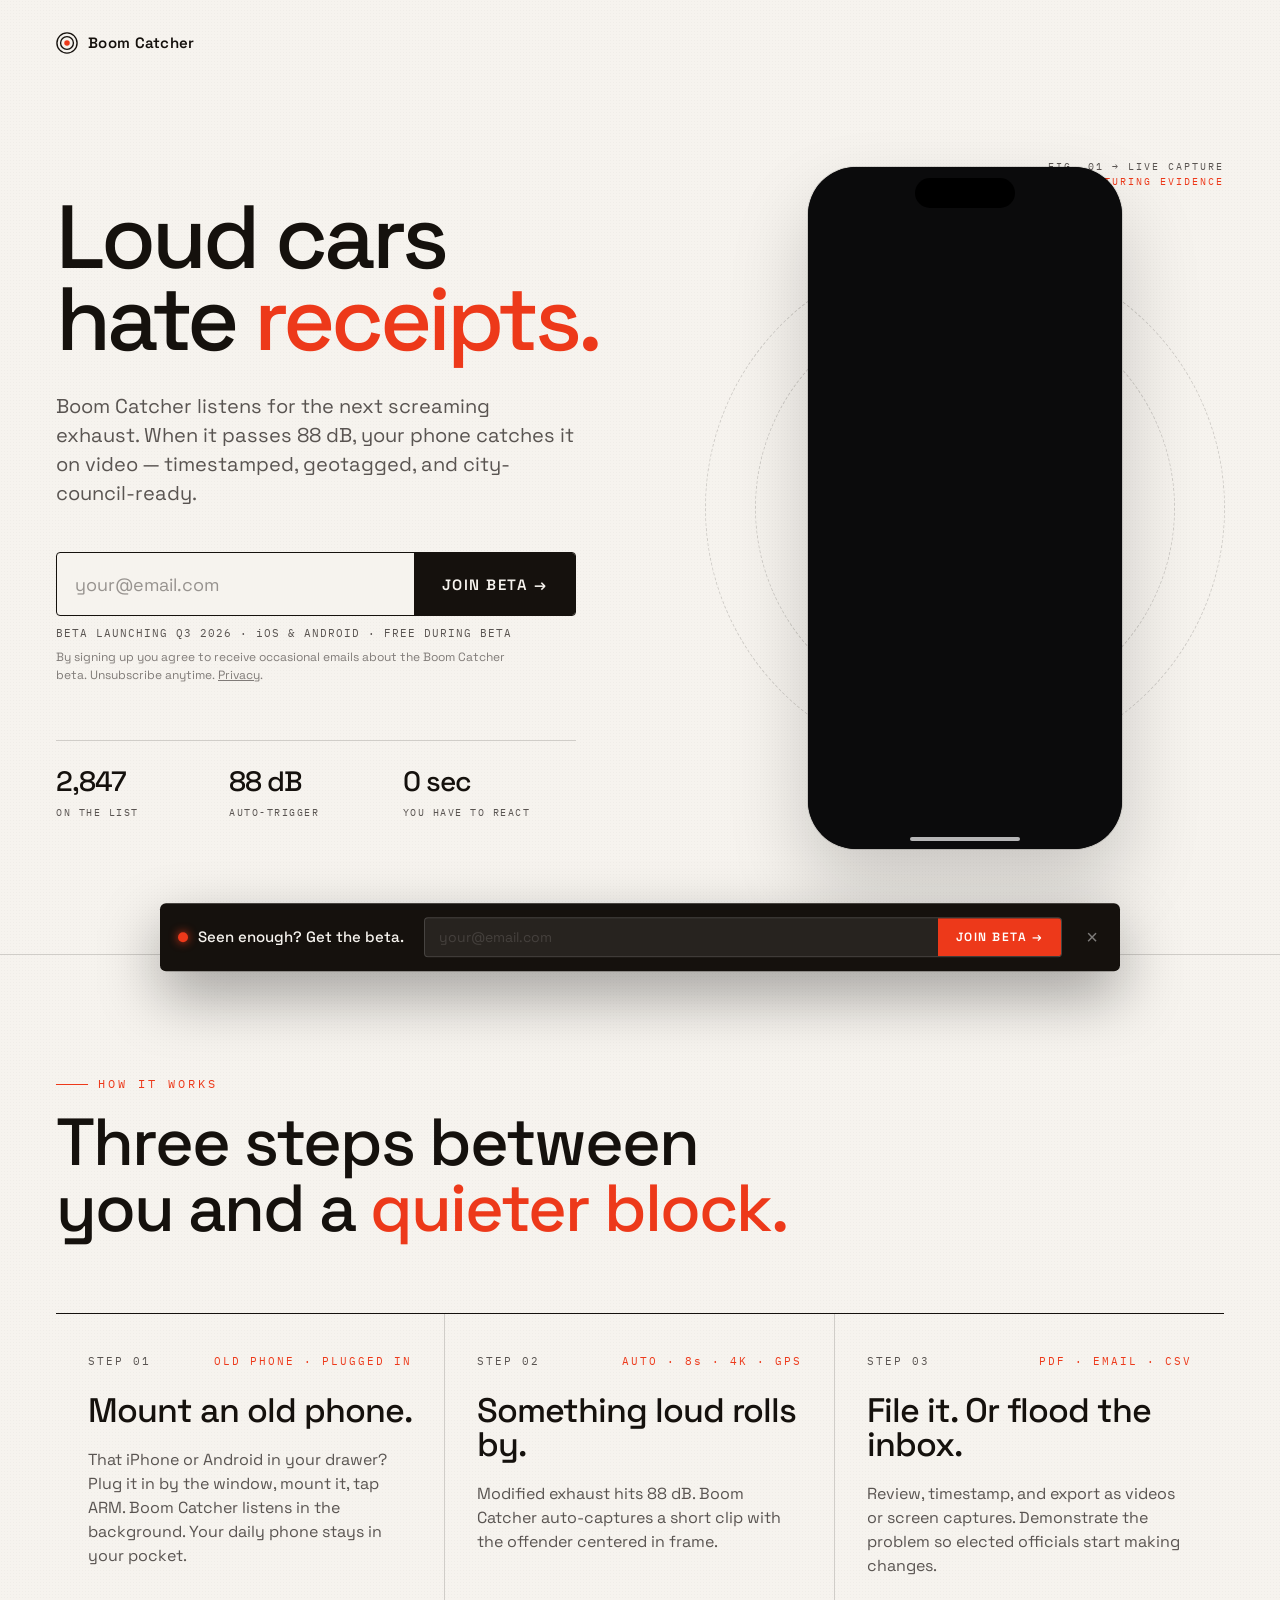
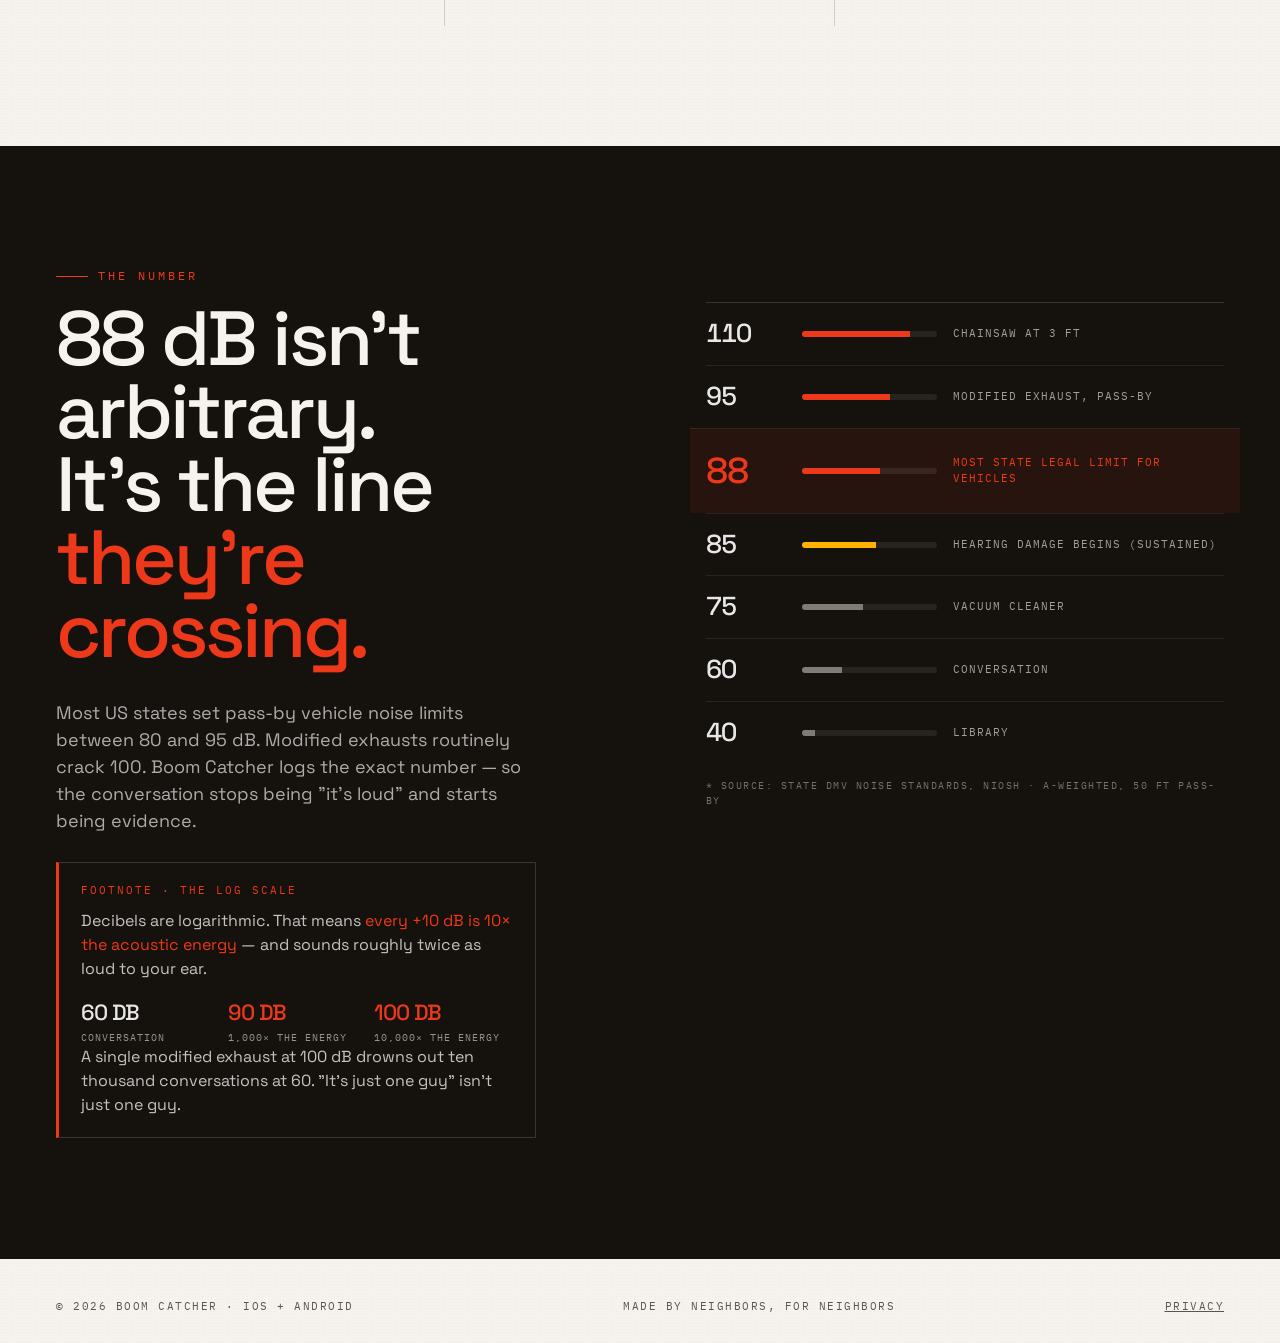
==== index.html @ a3bcecdd "Scaffold Boom Catcher landing page from Claude Design handoff Static HTML/CSS/JS rebuild of the Reac" ====
<!doctype html>
<html lang="en">
<head>
<meta charset="utf-8" />
<meta name="viewport" content="width=device-width, initial-scale=1" />
<title>Boom Catcher — Take back your street.</title>
<meta name="description" content="Boom Catcher listens for the next screaming exhaust. When it passes 88 dB, your phone catches it on video — timestamped, geotagged, and city-council-ready.">
<meta name="keywords" content="boom catcher, loud cars, exhaust noise, decibel meter, vehicle noise app, neighborhood noise complaint, city council evidence">
<link rel="canonical" href="https://boomcatcher.app/">

<meta property="og:title" content="Boom Catcher — Take back your street.">
<meta property="og:description" content="An app that catches loud vehicles on video the moment they cross 88 dB. Evidence for your city council.">
<meta property="og:type" content="website">
<meta property="og:url" content="https://boomcatcher.app/">
<meta name="twitter:card" content="summary_large_image">
<meta name="twitter:title" content="Boom Catcher — Take back your street.">
<meta name="twitter:description" content="An app that catches loud vehicles on video the moment they cross 88 dB.">

<link rel="preconnect" href="https://fonts.googleapis.com">
<link rel="preconnect" href="https://fonts.gstatic.com" crossorigin>
<link href="https://fonts.googleapis.com/css2?family=Space+Grotesk:wght@400;500;600;700&family=Instrument+Serif:ital@0;1&family=IBM+Plex+Mono:wght@400;500;600&display=swap" rel="stylesheet">
<link rel="stylesheet" href="css/main.css">
</head>
<body>

<!-- ─── Top nav ─── -->
<nav class="site-nav">
  <a class="brand" href="/">
    <svg width="22" height="22" viewBox="0 0 24 24" aria-hidden="true">
      <circle cx="12" cy="12" r="11" fill="none" stroke="currentColor" stroke-width="1.5"/>
      <circle cx="12" cy="12" r="7" fill="none" stroke="currentColor" stroke-width="1.5"/>
      <circle cx="12" cy="12" r="3" fill="var(--accent)"/>
    </svg>
    <span class="brand-name">Boom Catcher</span>
  </a>
  <span class="nav-meta"></span>
</nav>

<!-- ─── Hero ─── -->
<section class="hero">
  <div class="hero-grid">
    <div>
      <h1 class="hero-headline">
        <span>Loud cars</span>
        <span>hate <em>receipts.</em></span>
      </h1>
      <p class="hero-sub">
        Boom Catcher listens for the next screaming exhaust. When it passes 88 dB, your phone catches it on video — timestamped, geotagged, and city-council-ready.
      </p>

      <div class="hero-form-wrap">
        <form id="hero-form" class="signup-form" novalidate>
          <input id="hero-email" type="email" placeholder="your@email.com" autocomplete="email" required>
          <button type="submit" id="hero-submit">Join Beta &rarr;</button>
        </form>
        <div id="hero-meta" class="form-meta">BETA LAUNCHING Q3 2026 · iOS &amp; ANDROID · FREE DURING BETA</div>
        <div class="form-fineprint">
          By signing up you agree to receive occasional emails about the Boom Catcher beta. Unsubscribe anytime. <a href="privacy.html">Privacy</a>.
        </div>
      </div>

      <div class="hero-stats">
        <div>
          <div class="hero-stat-num">2,847</div>
          <div class="hero-stat-label">on the list</div>
        </div>
        <div>
          <div class="hero-stat-num">88 dB</div>
          <div class="hero-stat-label">auto-trigger</div>
        </div>
        <div>
          <div class="hero-stat-num">0 sec</div>
          <div class="hero-stat-label">you have to react</div>
        </div>
      </div>
    </div>

    <div class="phone-stage">
      <div class="phone-caption">
        FIG. 01 &rarr; LIVE CAPTURE<br>
        <span class="live-dot">● CAPTURING EVIDENCE</span>
      </div>
      <div class="phone-ring phone-ring--outer" aria-hidden="true"></div>
      <div class="phone-ring phone-ring--inner" aria-hidden="true"></div>

      <div class="iphone-frame">
        <div class="dynamic-island" aria-hidden="true"></div>
        <!-- Drop a real app capture mp4 at videos/app-capture.mp4 to replace the placeholder. -->
        <video class="iphone-screen" autoplay muted loop playsinline>
          <source src="videos/app-capture.mp4" type="video/mp4">
        </video>
        <div class="home-indicator" aria-hidden="true"></div>
      </div>
    </div>
  </div>
</section>

<!-- ─── How It Works ─── -->
<section class="how-it-works">
  <div class="section-kicker">How it works</div>
  <h2 class="section-title">Three steps between you and a <em>quieter block.</em></h2>

  <div class="how-grid">
    <div class="how-step">
      <div class="how-step-meta">
        <span>STEP 01</span>
        <span class="how-step-meta-tag">OLD PHONE · PLUGGED IN</span>
      </div>
      <h3>Mount an old phone.</h3>
      <p>That iPhone or Android in your drawer? Plug it in by the window, mount it, tap ARM. Boom Catcher listens in the background. Your daily phone stays in your pocket.</p>
    </div>

    <div class="how-step">
      <div class="how-step-meta">
        <span>STEP 02</span>
        <span class="how-step-meta-tag">AUTO · 8s · 4K · GPS</span>
      </div>
      <h3>Something loud rolls by.</h3>
      <p>Modified exhaust hits 88 dB. Boom Catcher auto-captures a short clip with the offender centered in frame.</p>
    </div>

    <div class="how-step">
      <div class="how-step-meta">
        <span>STEP 03</span>
        <span class="how-step-meta-tag">PDF · EMAIL · CSV</span>
      </div>
      <h3>File it. Or flood the inbox.</h3>
      <p>Review, timestamp, and export as videos or screen captures. Demonstrate the problem so elected officials start making changes.</p>
    </div>
  </div>
</section>

<!-- ─── Why 88 dB ─── -->
<section class="why88">
  <div class="section-kicker">The number</div>
  <div class="why88-grid">
    <div>
      <h2 class="why88-headline">
        88 dB isn't arbitrary.<br>
        It's the line <em>they're crossing.</em>
      </h2>
      <p class="why88-lead">
        Most US states set pass-by vehicle noise limits between 80 and 95 dB. Modified exhausts routinely crack 100. Boom Catcher logs the exact number — so the conversation stops being "it's loud" and starts being evidence.
      </p>

      <div class="footnote">
        <div class="footnote-kicker">FOOTNOTE · THE LOG SCALE</div>
        <p>Decibels are logarithmic. That means <em>every +10 dB is 10× the acoustic energy</em> — and sounds roughly twice as loud to your ear.</p>
        <div class="footnote-grid">
          <div>
            <div class="footnote-grid-item-num">60 dB</div>
            <div>conversation</div>
          </div>
          <div>
            <div class="footnote-grid-item-num footnote-grid-item-num--accent">90 dB</div>
            <div>1,000× the energy</div>
          </div>
          <div>
            <div class="footnote-grid-item-num footnote-grid-item-num--accent">100 dB</div>
            <div>10,000× the energy</div>
          </div>
        </div>
        <p class="footnote-tail">
          A single modified exhaust at 100 dB drowns out ten thousand conversations at 60. "It's just one guy" isn't just one guy.
        </p>
      </div>
    </div>

    <!-- decibel ladder -->
    <div class="db-ladder">
      <div class="db-row">
        <div class="db-num">110</div>
        <div class="db-bar"><div class="db-bar-fill db-bar-fill--bad" style="width: 80%"></div></div>
        <div class="db-label">Chainsaw at 3 ft</div>
      </div>
      <div class="db-row">
        <div class="db-num">95</div>
        <div class="db-bar"><div class="db-bar-fill db-bar-fill--bad" style="width: 65%"></div></div>
        <div class="db-label">Modified exhaust, pass-by</div>
      </div>
      <div class="db-row is-limit">
        <div class="db-num">88</div>
        <div class="db-bar"><div class="db-bar-fill db-bar-fill--limit" style="width: 58%"></div></div>
        <div class="db-label">Most state legal limit for vehicles</div>
      </div>
      <div class="db-row">
        <div class="db-num">85</div>
        <div class="db-bar"><div class="db-bar-fill db-bar-fill--warn" style="width: 55%"></div></div>
        <div class="db-label">Hearing damage begins (sustained)</div>
      </div>
      <div class="db-row">
        <div class="db-num">75</div>
        <div class="db-bar"><div class="db-bar-fill db-bar-fill--normal" style="width: 45%"></div></div>
        <div class="db-label">Vacuum cleaner</div>
      </div>
      <div class="db-row">
        <div class="db-num">60</div>
        <div class="db-bar"><div class="db-bar-fill db-bar-fill--normal" style="width: 30%"></div></div>
        <div class="db-label">Conversation</div>
      </div>
      <div class="db-row">
        <div class="db-num">40</div>
        <div class="db-bar"><div class="db-bar-fill db-bar-fill--quiet" style="width: 10%"></div></div>
        <div class="db-label">Library</div>
      </div>
      <div class="db-source">* SOURCE: STATE DMV NOISE STANDARDS, NIOSH · A-WEIGHTED, 50 FT PASS-BY</div>
    </div>
  </div>
</section>

<!-- ─── Footer ─── -->
<footer class="site-foot">
  <span>© 2026 Boom Catcher · iOS + Android</span>
  <span>Made by neighbors, for neighbors</span>
  <span><a href="privacy.html">Privacy</a></span>
</footer>

<!-- ─── Sticky signup bar ─── -->
<aside id="sticky-signup" class="sticky-signup" aria-hidden="true">
  <div class="sticky-signup-inner">
    <div class="sticky-headline">
      <span class="sticky-pulse-dot" aria-hidden="true"></span>
      <span id="sticky-headline-text">Seen enough? Get the beta.</span>
    </div>
    <div class="sticky-form-wrap">
      <form id="sticky-form" class="sticky-form" novalidate>
        <input id="sticky-email" type="email" placeholder="your@email.com" autocomplete="email" required>
        <button type="submit">Join Beta &rarr;</button>
      </form>
    </div>
    <button id="sticky-dismiss" class="sticky-dismiss" type="button" aria-label="Dismiss signup bar">×</button>
  </div>
</aside>

<script>
  // Formspree endpoint for beta signups (50 submissions/month free tier).
  window.FORMSPREE_ENDPOINT = "https://formspree.io/f/meevpakz";
</script>
<script src="js/main.js"></script>
</body>
</html>
---- css/main.css ----
/* ─── Design tokens ─── */
:root {
  --paper: oklch(0.965 0.008 80);
  --paper-2: oklch(0.935 0.01 80);
  --ink: oklch(0.18 0.01 60);
  --ink-dim: oklch(0.45 0.008 60);
  --rule: oklch(0.85 0.008 80);
  --accent: oklch(0.62 0.22 32);

  --font-display: "Space Grotesk", system-ui, sans-serif;
  --font-mono: "IBM Plex Mono", ui-monospace, monospace;
  --font-serif: "Instrument Serif", Georgia, serif;
}

* { box-sizing: border-box; }
html, body {
  margin: 0;
  padding: 0;
  background: var(--paper);
  color: var(--ink);
}
body {
  font-family: var(--font-display);
  -webkit-font-smoothing: antialiased;
  min-height: 100vh;
  /* paper grain */
  background-image: radial-gradient(rgba(0,0,0,0.025) 1px, transparent 1px);
  background-size: 3px 3px;
  line-height: 1.45;
}
::selection { background: var(--accent); color: #fff; }
input::placeholder { color: var(--ink-dim); opacity: 0.6; }
button { cursor: pointer; }
button:hover { filter: brightness(1.1); }
em { font-style: normal; font-weight: inherit; color: var(--accent); }

/* ─── Top nav ─── */
.site-nav {
  display: flex;
  justify-content: space-between;
  align-items: center;
  padding: 32px 56px 0;
}
.brand {
  display: flex;
  align-items: center;
  gap: 10px;
  text-decoration: none;
  color: inherit;
}
.brand-name {
  font-family: var(--font-display);
  font-size: 15px;
  font-weight: 600;
  letter-spacing: 0.3px;
}
.nav-meta {
  font-family: var(--font-mono);
  font-size: 11px;
  letter-spacing: 2px;
  color: var(--ink-dim);
  text-transform: uppercase;
}

/* ─── Hero ─── */
.hero {
  position: relative;
  padding: 32px 56px 80px;
  min-height: 100vh;
  display: flex;
  flex-direction: column;
}
.hero-grid {
  flex: 1;
  display: grid;
  grid-template-columns: 1.15fr 1fr;
  gap: 56px;
  align-items: center;
  padding-top: 56px;
}
.hero-headline {
  font-family: var(--font-display);
  font-size: clamp(52px, 7vw, 116px);
  font-weight: 500;
  line-height: 0.92;
  letter-spacing: -4px;
  margin: 0;
  color: var(--ink);
  text-wrap: balance;
}
.hero-headline span { display: block; }
.hero-sub {
  font-family: var(--font-display);
  font-size: 20px;
  line-height: 1.45;
  color: var(--ink-dim);
  max-width: 520px;
  margin-top: 32px;
  text-wrap: pretty;
}
.hero-form-wrap { margin-top: 44px; max-width: 520px; }

.hero-stats {
  margin-top: 56px;
  display: grid;
  grid-template-columns: repeat(3, 1fr);
  max-width: 520px;
  border-top: 1px solid var(--rule);
  padding-top: 20px;
}
.hero-stat-num {
  font-family: var(--font-display);
  font-size: 28px;
  font-weight: 500;
  letter-spacing: -1px;
  color: var(--ink);
}
.hero-stat-label {
  font-family: var(--font-mono);
  font-size: 10px;
  letter-spacing: 1.5px;
  color: var(--ink-dim);
  text-transform: uppercase;
  margin-top: 4px;
}

/* ─── Phone mockup ─── */
.phone-stage {
  display: flex;
  align-items: center;
  justify-content: center;
  position: relative;
  min-height: 660px;
}
.phone-caption {
  position: absolute;
  top: -8px;
  right: 0;
  font-family: var(--font-mono);
  font-size: 10px;
  letter-spacing: 2px;
  color: var(--ink-dim);
  text-align: right;
  line-height: 1.5;
}
.phone-caption .live-dot { color: var(--accent); }
.phone-ring {
  position: absolute;
  border-radius: 50%;
  pointer-events: none;
  z-index: 0;
}
.phone-ring--inner {
  width: 420px;
  height: 420px;
  border: 1px dashed var(--rule);
}
.phone-ring--outer {
  width: 520px;
  height: 520px;
  border: 1px dashed var(--rule);
}

.iphone-frame {
  position: relative;
  z-index: 1;
  width: 314px;
  aspect-ratio: 402 / 874;
  border-radius: 48px;
  background: #000;
  box-shadow: 0 40px 80px rgba(0,0,0,0.18), 0 0 0 1px rgba(0,0,0,0.12);
  overflow: hidden;
}
.dynamic-island {
  position: absolute;
  top: 11px;
  left: 50%;
  transform: translateX(-50%);
  width: 100px;
  height: 30px;
  border-radius: 24px;
  background: #000;
  z-index: 50;
}
.iphone-screen {
  width: 100%;
  height: 100%;
  object-fit: cover;
  background: #0b0b0c;
  display: block;
}
.iphone-screen-placeholder {
  width: 100%;
  height: 100%;
  background: #0b0b0c;
  display: flex;
  align-items: center;
  justify-content: center;
  color: rgba(255,255,255,0.35);
  font-family: var(--font-mono);
  font-size: 11px;
  letter-spacing: 2px;
  text-transform: uppercase;
}
.home-indicator {
  position: absolute;
  bottom: 8px;
  left: 50%;
  transform: translateX(-50%);
  width: 110px;
  height: 4px;
  border-radius: 100px;
  background: rgba(255,255,255,0.7);
  z-index: 60;
  pointer-events: none;
}

/* ─── Form (hero) ─── */
.signup-form {
  display: flex;
  align-items: stretch;
  height: 64px;
  background: var(--paper);
  border: 1.5px solid var(--ink);
  border-radius: 4px;
  overflow: hidden;
  transition: border-color 150ms;
}
.signup-form.is-error { border-color: var(--accent); }
.signup-form input {
  flex: 1;
  border: none;
  outline: none;
  background: transparent;
  font-family: var(--font-display);
  font-size: 18px;
  color: var(--ink);
  padding: 0 18px;
  height: 100%;
  min-width: 0;
}
.signup-form button {
  border: none;
  background: var(--ink);
  color: var(--paper);
  padding: 0 28px;
  font-family: var(--font-display);
  font-size: 15px;
  font-weight: 600;
  letter-spacing: 1.5px;
  text-transform: uppercase;
  white-space: nowrap;
}
.form-meta {
  margin-top: 10px;
  font-family: var(--font-mono);
  font-size: 11px;
  letter-spacing: 1px;
  color: var(--ink-dim);
  min-height: 16px;
}
.form-meta.is-error { color: var(--accent); }
.form-fineprint {
  margin-top: 6px;
  font-family: var(--font-display);
  font-size: 12px;
  line-height: 1.5;
  color: var(--ink-dim);
  opacity: 0.75;
  max-width: 480px;
}
.form-fineprint a { color: var(--ink-dim); }
.signup-success {
  display: flex;
  align-items: center;
  gap: 14px;
  height: 64px;
  padding: 0 22px;
  background: var(--ink);
  color: var(--paper);
  border-radius: 4px;
  font-family: var(--font-display);
}
.signup-success .check {
  width: 22px; height: 22px; border-radius: 99px;
  background: var(--accent);
  display: flex; align-items: center; justify-content: center;
  color: #fff; font-size: 14px; font-weight: 700;
  flex-shrink: 0;
}
.signup-success .msg-line1 { font-size: 16px; font-weight: 500; }
.signup-success .msg-line2 {
  font-family: var(--font-mono);
  font-size: 10px;
  letter-spacing: 1.5px;
  opacity: 0.65;
  margin-top: 2px;
}

/* ─── Section header ─── */
.section-kicker {
  font-family: var(--font-mono);
  font-size: 12px;
  letter-spacing: 3px;
  color: var(--accent);
  margin-bottom: 18px;
  text-transform: uppercase;
}
.section-kicker::before {
  content: '';
  display: inline-block;
  width: 32px;
  height: 1px;
  background: var(--accent);
  vertical-align: middle;
  margin-right: 10px;
}
.section-title {
  font-family: var(--font-display);
  font-size: clamp(40px, 5.2vw, 72px);
  font-weight: 500;
  line-height: 0.98;
  letter-spacing: -2px;
  margin: 0;
  color: var(--ink);
  text-wrap: balance;
}

/* ─── How It Works ─── */
.how-it-works {
  padding: 120px 56px;
  border-top: 1px solid var(--rule);
}
.how-grid {
  margin-top: 72px;
  display: grid;
  grid-template-columns: repeat(3, 1fr);
  gap: 0;
  border-top: 1px solid var(--ink);
}
.how-step {
  padding: 40px 32px 48px;
  border-right: 1px solid var(--rule);
  position: relative;
}
.how-step:last-child { border-right: none; }
.how-step-meta {
  font-family: var(--font-mono);
  font-size: 11px;
  letter-spacing: 2px;
  color: var(--ink-dim);
  margin-bottom: 24px;
  display: flex;
  justify-content: space-between;
}
.how-step-meta-tag { color: var(--accent); }
.how-step h3 {
  font-family: var(--font-display);
  font-size: 34px;
  font-weight: 500;
  letter-spacing: -1px;
  line-height: 1;
  margin: 0 0 20px;
  color: var(--ink);
}
.how-step p {
  font-family: var(--font-display);
  font-size: 16px;
  line-height: 1.5;
  color: var(--ink-dim);
  margin: 0;
  max-width: 340px;
}

/* ─── Why 88 dB ─── */
.why88 {
  padding: 120px 56px;
  background: var(--ink);
  color: var(--paper);
  border-top: 1px solid var(--ink);
}
.why88 .section-kicker { color: var(--accent); }
.why88-grid {
  display: grid;
  grid-template-columns: 1.1fr 1fr;
  gap: 80px;
  align-items: start;
}
.why88-headline {
  font-family: var(--font-display);
  font-size: clamp(48px, 6vw, 96px);
  font-weight: 500;
  line-height: 0.95;
  letter-spacing: -3px;
  margin: 0;
  text-wrap: balance;
}
.why88-lead {
  font-family: var(--font-display);
  font-size: 18px;
  line-height: 1.5;
  margin-top: 32px;
  color: rgba(255,255,255,0.65);
  max-width: 480px;
}
.footnote {
  margin-top: 28px;
  padding: 20px 22px;
  border: 1px solid rgba(255,255,255,0.15);
  border-left: 3px solid var(--accent);
  max-width: 480px;
}
.footnote-kicker {
  font-family: var(--font-mono);
  font-size: 11px;
  letter-spacing: 2px;
  color: var(--accent);
  margin-bottom: 10px;
}
.footnote p {
  font-family: var(--font-display);
  font-size: 16px;
  line-height: 1.5;
  margin: 0;
  color: rgba(255,255,255,0.75);
}
.footnote-grid {
  margin-top: 16px;
  display: grid;
  grid-template-columns: 1fr 1fr 1fr;
  gap: 8px;
  font-family: var(--font-mono);
  font-size: 10px;
  letter-spacing: 1px;
  color: rgba(255,255,255,0.55);
  text-transform: uppercase;
}
.footnote-grid-item-num {
  font-family: var(--font-display);
  font-size: 22px;
  font-weight: 500;
  letter-spacing: -1px;
  margin-bottom: 2px;
  color: rgba(255,255,255,0.9);
}
.footnote-grid-item-num--accent { color: var(--accent); }
.footnote-tail {
  font-family: var(--font-display);
  font-size: 14px;
  line-height: 1.5;
  margin-top: 16px;
  margin-bottom: 0;
  color: rgba(255,255,255,0.55);
}

/* ─── Decibel ladder ─── */
.db-ladder { position: relative; }
.db-row {
  display: grid;
  grid-template-columns: 80px 1fr 2fr;
  gap: 16px;
  align-items: center;
  padding: 12px 0;
  border-top: 1px solid rgba(255,255,255,0.08);
}
.db-row:first-child { border-top: 1px solid rgba(255,255,255,0.15); }
.db-row:last-child { border-bottom: 1px solid rgba(255,255,255,0.15); }
.db-row.is-limit {
  background: rgba(255,58,32,0.08);
  margin: 0 -16px;
  padding: 16px;
}
.db-num {
  font-family: var(--font-display);
  font-size: 26px;
  font-weight: 500;
  letter-spacing: -1px;
  color: rgba(255,255,255,0.9);
  font-variant-numeric: tabular-nums;
}
.db-row.is-limit .db-num {
  font-size: 36px;
  color: var(--accent);
}
.db-bar {
  height: 6px;
  background: rgba(255,255,255,0.08);
  border-radius: 99px;
  overflow: hidden;
  position: relative;
}
.db-bar-fill {
  position: absolute;
  left: 0; top: 0; bottom: 0;
}
.db-bar-fill--bad, .db-bar-fill--limit { background: var(--accent); }
.db-bar-fill--warn { background: #ffb200; }
.db-bar-fill--normal, .db-bar-fill--quiet { background: rgba(255,255,255,0.4); }
.db-label {
  font-family: var(--font-mono);
  font-size: 11px;
  letter-spacing: 1px;
  color: rgba(255,255,255,0.6);
  text-transform: uppercase;
}
.db-row.is-limit .db-label { color: var(--accent); }
.db-source {
  margin-top: 16px;
  font-family: var(--font-mono);
  font-size: 10px;
  letter-spacing: 1.5px;
  color: rgba(255,255,255,0.4);
}

/* ─── Footer ─── */
.site-foot {
  border-top: 1px solid var(--ink);
  padding: 40px 56px 28px;
  font-family: var(--font-mono);
  font-size: 11px;
  letter-spacing: 1.5px;
  color: var(--ink-dim);
  display: flex;
  justify-content: space-between;
  align-items: center;
  text-transform: uppercase;
  gap: 24px;
  flex-wrap: wrap;
}
.site-foot a { color: inherit; text-decoration: underline; }

/* ─── Sticky signup bar ─── */
.sticky-signup {
  position: fixed;
  left: 24px; right: 24px; bottom: 24px;
  z-index: 50;
  transform: translateY(140%);
  transition: transform 400ms cubic-bezier(.2,.8,.2,1);
  display: flex;
  justify-content: center;
  pointer-events: none;
}
.sticky-signup.is-visible {
  transform: translateY(0);
  pointer-events: auto;
}
.sticky-signup.is-dismissed { display: none; }
.sticky-signup-inner {
  width: 100%;
  max-width: 960px;
  background: var(--ink);
  color: var(--paper);
  border-radius: 6px;
  padding: 14px 18px;
  display: flex;
  align-items: center;
  gap: 20px;
  box-shadow: 0 24px 60px rgba(0,0,0,0.35);
}
.sticky-headline {
  display: flex;
  align-items: center;
  gap: 10px;
  flex-shrink: 0;
}
.sticky-pulse-dot {
  width: 10px; height: 10px;
  border-radius: 99px;
  background: var(--accent);
  box-shadow: 0 0 10px var(--accent);
  flex-shrink: 0;
}
.sticky-headline span:not(.sticky-pulse-dot) {
  font-family: var(--font-display);
  font-size: 15px;
  font-weight: 500;
}
.sticky-form-wrap { flex: 1; min-width: 0; }
.sticky-form {
  display: flex;
  align-items: stretch;
  height: 40px;
  background: rgba(255,255,255,0.08);
  border: 1px solid rgba(255,255,255,0.15);
  border-radius: 4px;
  overflow: hidden;
}
.sticky-form.is-error { border-color: var(--accent); }
.sticky-form input {
  flex: 1;
  border: none;
  outline: none;
  background: transparent;
  color: #fff;
  font-family: var(--font-display);
  font-size: 14px;
  padding: 0 14px;
  min-width: 0;
}
.sticky-form button {
  border: none;
  background: var(--accent);
  color: #fff;
  padding: 0 18px;
  font-family: var(--font-display);
  font-size: 12px;
  font-weight: 600;
  letter-spacing: 1.5px;
  text-transform: uppercase;
  white-space: nowrap;
}
.sticky-success {
  font-family: var(--font-mono);
  font-size: 12px;
  letter-spacing: 1.5px;
  color: var(--accent);
  text-align: right;
}
.sticky-dismiss {
  background: transparent;
  border: none;
  color: rgba(255,255,255,0.45);
  font-size: 20px;
  padding: 4px;
  line-height: 1;
  flex-shrink: 0;
}

/* ─── Responsive ─── */
@media (max-width: 900px) {
  .site-nav { padding: 24px 24px 0; }
  .hero { padding: 24px 24px 64px; }
  .hero-grid {
    grid-template-columns: 1fr;
    gap: 56px;
    padding-top: 40px;
  }
  .hero-headline { letter-spacing: -2.5px; }
  .hero-sub { font-size: 18px; }
  .hero-stats { padding-top: 20px; }
  .hero-stat-num { font-size: 24px; }

  .phone-stage { min-height: 0; padding: 40px 0; }
  .phone-ring--inner { width: 320px; height: 320px; }
  .phone-ring--outer { width: 400px; height: 400px; }
  .phone-caption { display: none; }

  .how-it-works { padding: 80px 24px; }
  .how-grid {
    grid-template-columns: 1fr;
    margin-top: 48px;
  }
  .how-step {
    padding: 32px 0;
    border-right: none;
    border-bottom: 1px solid var(--rule);
  }
  .how-step:last-child { border-bottom: none; }
  .how-step h3 { font-size: 28px; }

  .why88 { padding: 80px 24px; }
  .why88-grid {
    grid-template-columns: 1fr;
    gap: 48px;
  }

  .db-row { grid-template-columns: 60px 1fr 1.5fr; gap: 12px; }
  .db-row.is-limit { margin: 0 -12px; padding: 12px; }
  .db-num { font-size: 22px; }
  .db-row.is-limit .db-num { font-size: 28px; }
  .db-label { font-size: 10px; }

  .site-foot {
    padding: 32px 24px 24px;
    flex-direction: column;
    align-items: flex-start;
    gap: 12px;
  }

  .signup-form { height: 56px; }
  .signup-form input { font-size: 16px; padding: 0 14px; }
  .signup-form button { padding: 0 18px; font-size: 13px; }
  .signup-success { height: 56px; padding: 0 16px; }

  .sticky-signup { left: 12px; right: 12px; bottom: 12px; }
  .sticky-signup-inner {
    flex-wrap: wrap;
    gap: 12px;
    padding: 12px 14px;
  }
  .sticky-headline { width: 100%; }
  .sticky-form-wrap { flex-basis: 100%; }
}

@media (max-width: 600px) {
  .iphone-frame { width: 260px; }
  .phone-ring--inner { width: 280px; height: 280px; }
  .phone-ring--outer { width: 360px; height: 360px; }
  .home-indicator { width: 90px; }
  .dynamic-island { width: 80px; height: 24px; top: 9px; }
  .hero-stats { grid-template-columns: 1fr 1fr; row-gap: 16px; }
  .hero-stats > :nth-child(3) { grid-column: 1 / -1; }
}
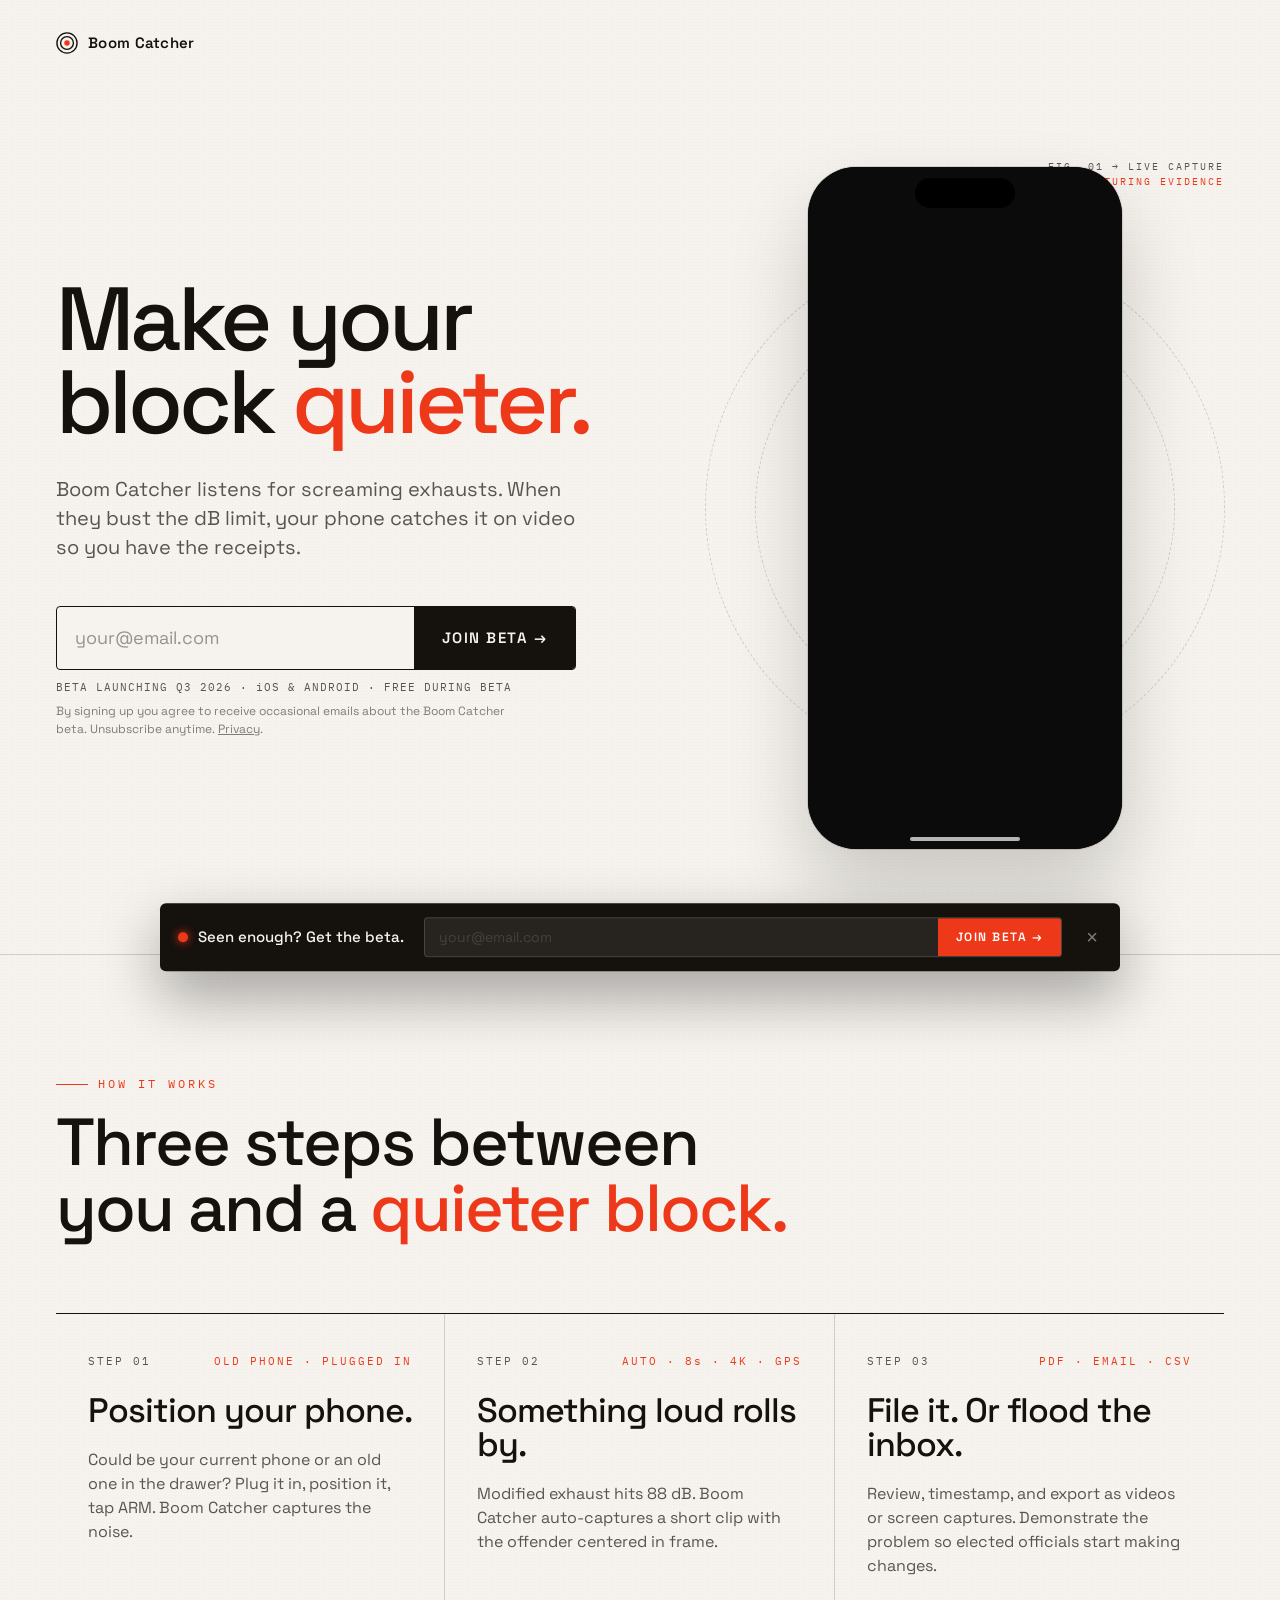
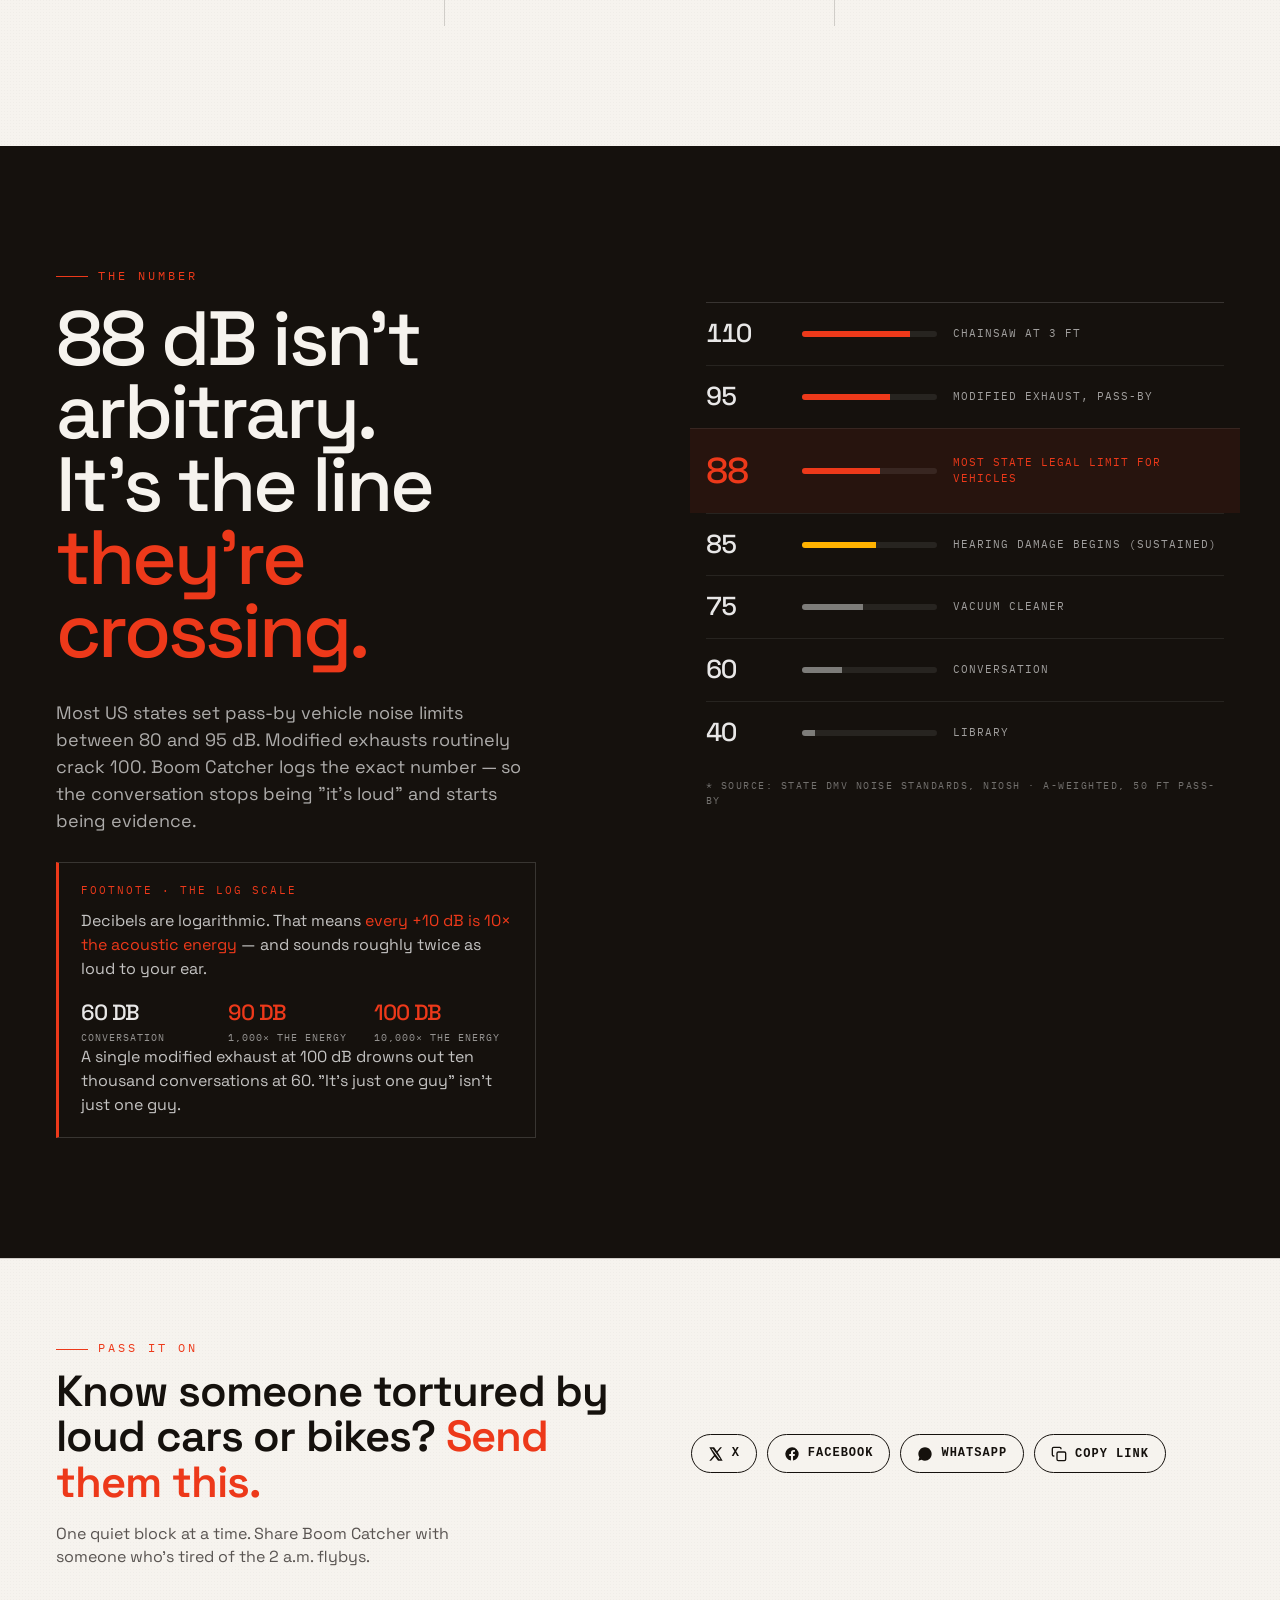
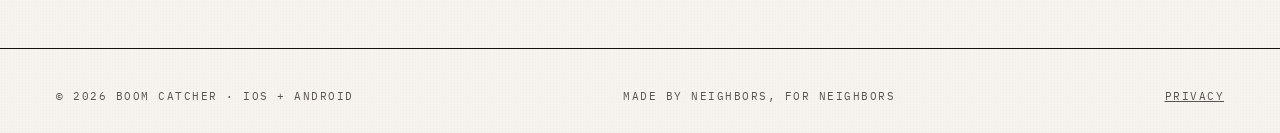
==== commit 99071d46: "Add share section and social card meta for virality Web Share API button with desktop fallbacks (X, " ====
--- a/index.html
+++ b/index.html
@@ -12,9 +12,16 @@
 <meta property="og:description" content="An app that catches loud vehicles on video the moment they cross 88 dB. Evidence for your city council.">
 <meta property="og:type" content="website">
 <meta property="og:url" content="https://boomcatcher.app/">
+<meta property="og:image" content="https://boomcatcher.app/images/og-card.png">
+<meta property="og:image:width" content="1200">
+<meta property="og:image:height" content="630">
+<meta property="og:image:alt" content="Boom Catcher — Take back your street. Catches loud vehicles on video at 88 dB.">
+<meta property="og:site_name" content="Boom Catcher">
 <meta name="twitter:card" content="summary_large_image">
 <meta name="twitter:title" content="Boom Catcher — Take back your street.">
 <meta name="twitter:description" content="An app that catches loud vehicles on video the moment they cross 88 dB.">
+<meta name="twitter:image" content="https://boomcatcher.app/images/og-card.png">
+<meta name="twitter:image:alt" content="Boom Catcher — Take back your street. Catches loud vehicles on video at 88 dB.">
 
 <link rel="preconnect" href="https://fonts.googleapis.com">
 <link rel="preconnect" href="https://fonts.gstatic.com" crossorigin>
@@ -41,11 +48,11 @@
   <div class="hero-grid">
     <div>
       <h1 class="hero-headline">
-        <span>Loud cars</span>
-        <span>hate <em>receipts.</em></span>
+        <span>Make your</span>
+        <span>block <em>quieter.</em></span>
       </h1>
       <p class="hero-sub">
-        Boom Catcher listens for the next screaming exhaust. When it passes 88 dB, your phone catches it on video — timestamped, geotagged, and city-council-ready.
+        Boom Catcher listens for screaming exhausts. When they bust the dB limit, your phone catches it on video so you have the receipts.
       </p>
 
       <div class="hero-form-wrap">
@@ -58,21 +65,6 @@
           By signing up you agree to receive occasional emails about the Boom Catcher beta. Unsubscribe anytime. <a href="privacy.html">Privacy</a>.
         </div>
       </div>
-
-      <div class="hero-stats">
-        <div>
-          <div class="hero-stat-num">2,847</div>
-          <div class="hero-stat-label">on the list</div>
-        </div>
-        <div>
-          <div class="hero-stat-num">88 dB</div>
-          <div class="hero-stat-label">auto-trigger</div>
-        </div>
-        <div>
-          <div class="hero-stat-num">0 sec</div>
-          <div class="hero-stat-label">you have to react</div>
-        </div>
-      </div>
     </div>
 
     <div class="phone-stage">
@@ -106,8 +98,8 @@
         <span>STEP 01</span>
         <span class="how-step-meta-tag">OLD PHONE · PLUGGED IN</span>
       </div>
-      <h3>Mount an old phone.</h3>
-      <p>That iPhone or Android in your drawer? Plug it in by the window, mount it, tap ARM. Boom Catcher listens in the background. Your daily phone stays in your pocket.</p>
+      <h3>Position your phone.</h3>
+      <p>Could be your current phone or an old one in the drawer? Plug it in, position it, tap ARM. Boom Catcher captures the noise.</p>
     </div>
 
     <div class="how-step">
@@ -208,6 +200,49 @@
   </div>
 </section>
 
+<!-- ─── Share ─── -->
+<section class="share-section">
+  <div class="share-inner">
+    <div class="share-copy">
+      <div class="section-kicker">Pass it on</div>
+      <h2 class="share-headline">Know someone tortured by loud cars or bikes? <em>Send them this.</em></h2>
+      <p class="share-sub">One quiet block at a time. Share Boom Catcher with someone who's tired of the 2 a.m. flybys.</p>
+    </div>
+
+    <div class="share-actions">
+      <button id="share-native" class="share-btn share-btn--primary" type="button">
+        <svg width="16" height="16" viewBox="0 0 24 24" fill="none" stroke="currentColor" stroke-width="2" aria-hidden="true"><path d="M4 12v8a2 2 0 0 0 2 2h12a2 2 0 0 0 2-2v-8"/><polyline points="16 6 12 2 8 6"/><line x1="12" y1="2" x2="12" y2="15"/></svg>
+        <span>Share</span>
+      </button>
+
+      <a class="share-btn" id="share-x" href="#" target="_blank" rel="noopener noreferrer" aria-label="Share on X">
+        <svg width="16" height="16" viewBox="0 0 24 24" fill="currentColor" aria-hidden="true"><path d="M18.244 2H21l-6.52 7.45L22 22h-6.99l-4.78-6.26L4.6 22H2l7.04-8.05L2 2h7.13l4.32 5.71L18.244 2zm-1.226 18h1.71L7.06 4H5.27l11.748 16z"/></svg>
+        <span>X</span>
+      </a>
+
+      <a class="share-btn" id="share-fb" href="#" target="_blank" rel="noopener noreferrer" aria-label="Share on Facebook">
+        <svg width="16" height="16" viewBox="0 0 24 24" fill="currentColor" aria-hidden="true"><path d="M22 12a10 10 0 1 0-11.56 9.88v-6.99H7.9V12h2.54V9.8c0-2.5 1.49-3.89 3.77-3.89 1.09 0 2.24.2 2.24.2v2.46h-1.26c-1.24 0-1.63.77-1.63 1.56V12h2.77l-.44 2.89h-2.33v6.99A10 10 0 0 0 22 12z"/></svg>
+        <span>Facebook</span>
+      </a>
+
+      <a class="share-btn" id="share-wa" href="#" target="_blank" rel="noopener noreferrer" aria-label="Share on WhatsApp">
+        <svg width="16" height="16" viewBox="0 0 24 24" fill="currentColor" aria-hidden="true"><path d="M17.47 14.38c-.3-.15-1.76-.87-2.03-.97-.27-.1-.47-.15-.67.15-.2.3-.77.97-.95 1.17-.17.2-.35.22-.65.07-.3-.15-1.26-.46-2.4-1.48-.89-.79-1.49-1.77-1.66-2.07-.17-.3-.02-.46.13-.61.13-.13.3-.35.45-.52.15-.17.2-.3.3-.5.1-.2.05-.37-.02-.52-.07-.15-.67-1.62-.92-2.22-.24-.58-.49-.5-.67-.51l-.57-.01c-.2 0-.52.07-.79.37-.27.3-1.04 1.02-1.04 2.49s1.07 2.89 1.22 3.09c.15.2 2.1 3.21 5.08 4.5.71.3 1.26.49 1.69.62.71.23 1.36.2 1.87.12.57-.08 1.76-.72 2.01-1.41.25-.69.25-1.29.17-1.41-.07-.12-.27-.2-.57-.34zM12 2C6.48 2 2 6.48 2 12c0 1.95.56 3.77 1.53 5.31L2 22l4.78-1.5A9.96 9.96 0 0 0 12 22c5.52 0 10-4.48 10-10S17.52 2 12 2z"/></svg>
+        <span>WhatsApp</span>
+      </a>
+
+      <a class="share-btn share-btn--sms" id="share-sms" href="#" aria-label="Share via SMS">
+        <svg width="16" height="16" viewBox="0 0 24 24" fill="none" stroke="currentColor" stroke-width="2" aria-hidden="true"><path d="M21 15a2 2 0 0 1-2 2H7l-4 4V5a2 2 0 0 1 2-2h14a2 2 0 0 1 2 2z"/></svg>
+        <span>Text</span>
+      </a>
+
+      <button id="share-copy" class="share-btn" type="button" aria-label="Copy link">
+        <svg width="16" height="16" viewBox="0 0 24 24" fill="none" stroke="currentColor" stroke-width="2" aria-hidden="true"><rect x="9" y="9" width="13" height="13" rx="2" ry="2"/><path d="M5 15H4a2 2 0 0 1-2-2V4a2 2 0 0 1 2-2h9a2 2 0 0 1 2 2v1"/></svg>
+        <span id="share-copy-label">Copy link</span>
+      </button>
+    </div>
+  </div>
+</section>
+
 <!-- ─── Footer ─── -->
 <footer class="site-foot">
   <span>© 2026 Boom Catcher · iOS + Android</span>
--- a/css/main.css
+++ b/css/main.css
@@ -510,6 +510,93 @@
   font-size: 10px;
   letter-spacing: 1.5px;
   color: rgba(255,255,255,0.4);
+}
+
+/* ─── Share ─── */
+.share-section {
+  border-top: 1px solid var(--rule);
+  padding: 80px 56px;
+  display: grid;
+  place-items: center;
+}
+.share-inner {
+  width: 100%;
+  max-width: 1180px;
+  display: grid;
+  grid-template-columns: 1.1fr 1fr;
+  gap: 48px;
+  align-items: center;
+}
+.share-copy .section-kicker { margin-bottom: 12px; }
+.share-headline {
+  font-family: var(--font-display);
+  font-weight: 600;
+  font-size: clamp(28px, 3.4vw, 44px);
+  line-height: 1.05;
+  letter-spacing: -0.02em;
+  margin: 0 0 16px;
+}
+.share-sub {
+  font-size: 16px;
+  color: var(--ink-dim);
+  max-width: 44ch;
+  margin: 0;
+}
+.share-actions {
+  display: flex;
+  flex-wrap: wrap;
+  gap: 10px;
+  justify-content: flex-start;
+}
+.share-btn {
+  display: inline-flex;
+  align-items: center;
+  gap: 8px;
+  padding: 10px 16px;
+  border: 1px solid var(--ink);
+  background: var(--paper);
+  color: var(--ink);
+  font-family: var(--font-mono);
+  font-size: 12px;
+  font-weight: 600;
+  letter-spacing: 1px;
+  text-transform: uppercase;
+  text-decoration: none;
+  border-radius: 999px;
+  transition: transform 120ms ease, background 120ms ease, color 120ms ease;
+}
+.share-btn:hover {
+  background: var(--ink);
+  color: var(--paper);
+  transform: translateY(-1px);
+}
+.share-btn--primary {
+  background: var(--accent);
+  border-color: var(--accent);
+  color: #fff;
+}
+.share-btn--primary:hover {
+  background: var(--ink);
+  border-color: var(--ink);
+  color: #fff;
+}
+.share-btn.is-copied {
+  background: var(--ink);
+  color: var(--paper);
+}
+/* Hide native button on devices without Web Share API */
+.share-btn--primary.is-hidden { display: none; }
+/* Hide SMS button on desktop where it's useless */
+@media (hover: hover) and (pointer: fine) {
+  .share-btn--sms { display: none; }
+}
+
+@media (max-width: 800px) {
+  .share-section { padding: 56px 24px; }
+  .share-inner {
+    grid-template-columns: 1fr;
+    gap: 28px;
+  }
 }
 
 /* ─── Footer ─── */
